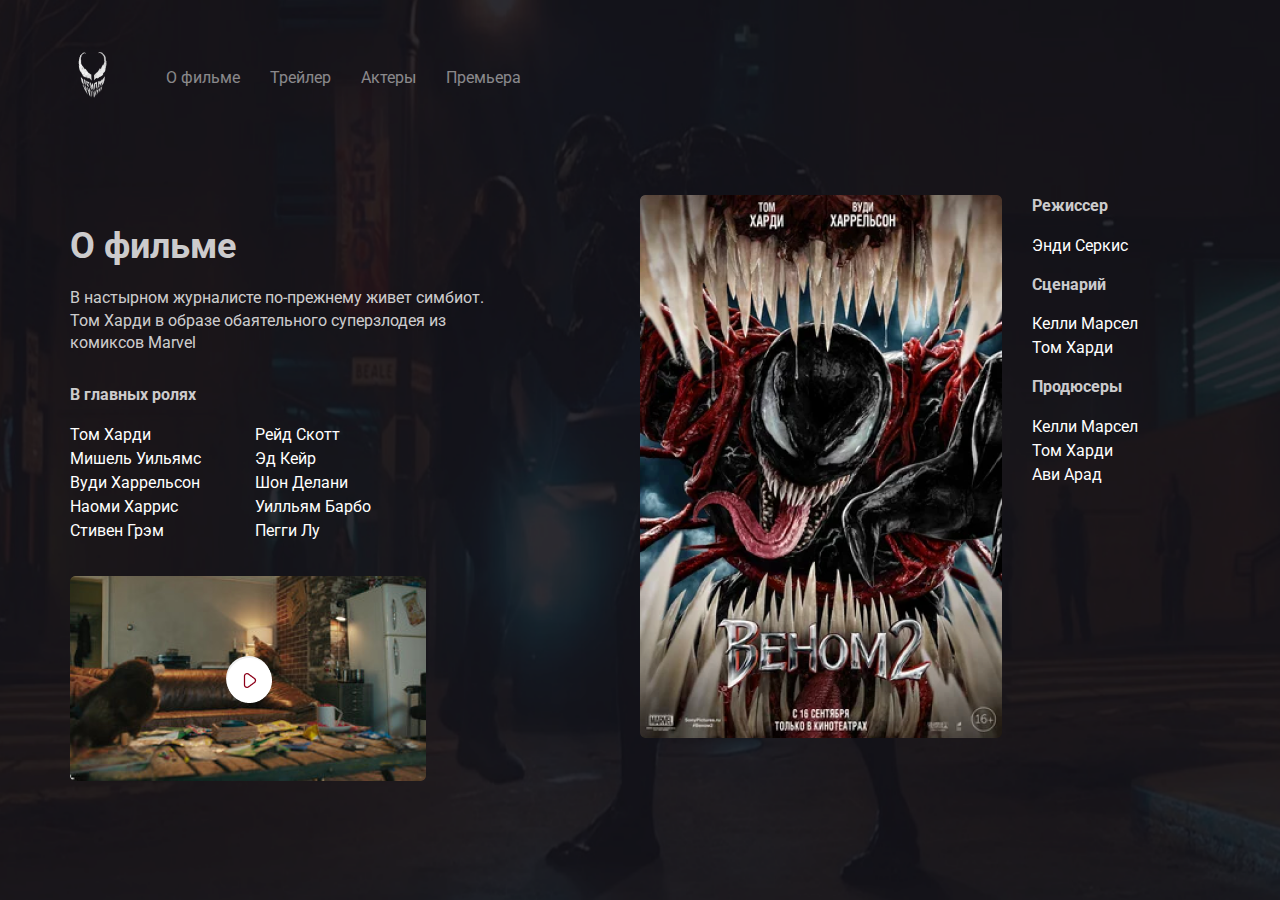
==== about.html @ 650e7812 "Add page "about"" ====
<!DOCTYPE html>
<html lang="en">
<head>
    <meta charset="UTF-8">
    <meta http-equiv="X-UA-Compatible" content="IE=edge">
    <meta name="viewport" content="width=device-width, initial-scale=1.0">
    <link rel="preconnect" href="https://fonts.googleapis.com">
    <link rel="preconnect" href="https://fonts.gstatic.com" crossorigin>
    <link href="https://fonts.googleapis.com/css2?family=Roboto:wght@400;700&display=swap" rel="stylesheet">
    <link rel="stylesheet" href="css/normalize.css">
    <link rel="stylesheet" href="css/style.css">
    <title>Venom 2 | О фильме</title>
</head>
<body class="primary-bg">
    <div class="container">
        <header class="header">
            <a href="/" class="logo-link">
                <img width="46" height="71" src="img/logo.png" alt="logo: venom" class="logo-image">
            </a>
            <nav class="nav">
                <ul class="nav-menu">
                    <li class="nav-menu-item">
                        <a href="about.html" class="nav-menu-link">О фильме</a>
                    </li>
                    <li class="nav-menu-item">
                     <a href="trailer.html" class="nav-menu-link">Трейлер</a>
                 </li>
                 <li class="nav-menu-item">
                     <a href="actors.html" class="nav-menu-link">Актеры</a>
                 </li>
                 <li class="nav-menu-item">
                     <a href="premier.html" class="nav-menu-link">Премьера</a>
                 </li>
                </ul>
            </nav>
        </header>
        <div class="content">
            <div class="col">
                <h2 class="content-title">О фильме</h2>
                <p class="content-text">В настырном журналисте по-прежнему живет симбиот. Том Харди в образе обаятельного суперзлодея из комиксов Marvel</p>
                <h3 class="content-subtitle">В главных ролях</h3>
                <ul class="list column-2">
                    <li class="list-item">Том Харди</li>
                    <li class="list-item">Мишель Уильямс</li>
                    <li class="list-item">Вуди Харрельсон</li>
                    <li class="list-item">Наоми Харрис</li>
                    <li class="list-item">Стивен Грэм</li>
                    <li class="list-item">Рейд Скотт</li>
                    <li class="list-item">Эд Кейр</li>
                    <li class="list-item">Шон Делани</li>
                    <li class="list-item">Уилльям Барбо</li>
                    <li class="list-item">Пегги Лу</li>
                </ul>
                <div class="trailer">
                    <button class="play">
                        <img src="img/player.png" alt="icon: play" class="play-icon">
                    </button>
                </div>
            </div>
            <div class="col">
                <div class="poster-wrapper">
                       <img src="img/poster.png" alt="photo: poster venom 2" class="poster">
                        <div class="creators">
                            <h3 class="content-subtitle">Режиссер</h3>
                            <ul class="list">
                                <li class="list-item">Энди Серкис</li>
                            </ul>
                            <h3 class="content-subtitle">Сценарий</h3>
                            <ul class="list">
                                <li class="list-item">Келли Марсел</li>
                                <li class="list-item">Том Харди</li>
                            </ul>
                            <h3 class="content-subtitle">Продюсеры</h3>
                            <ul class="list">
                                <li class="list-item">Келли Марсел</li>
                                <li class="list-item">Том Харди</li>
                                <li class="list-item">Ави Арад</li>
                            </ul>
                        </div>
                </div>
             
            </div>
        </div>
        
    </div>
  
</body>
</html>
---- css/style.css ----
body {
 
    color: #fff;
    font-family: 'Roboto', sans-serif;
}
.container {
    max-width: 1140px;
    margin: auto;
}
.header {
    display: flex;
    align-items: center;
    padding-top: 40px;
    margin-bottom: 80px;
   
}
.logo-link {
    display: inline-block;
    margin-right: 50px;
}

.nav-menu {
    margin: 0;
    padding: 0;
    list-style: none;
    display: flex;
}

.nav-menu-item {
    margin-right: 30px;
}

.nav-menu-link {
    text-decoration: none;
    color: rgba(255, 255, 255, 0.5);
}

.film-date {
    display:block;
    font-size: 24px;
    line-height: 28px;
    margin-bottom: 38px;
    color: rgba(255, 255, 255, 0.8);
}

.film-description {
    margin-top: 40px;
    max-width: 423px;
    font-size: 16px;
    line-height: 24px;
    color: rgba(255, 255, 255, 0.8);
}

.button {
    padding: 15px 30px;
    border-radius: 5px;
    text-decoration: none;
    cursor: pointer;
}

.button-icon, 
.button-text {
    display: inline-block;
    vertical-align: middle;
}

.button-text {
    font-size: 14px;
    line-height: 16px;
    margin-left: 10px;
}

.button-primary {
    color: #8D0019;
    background-color: #fff;
}

.button-link {
    color: #fff;
}

.button-group {
    margin-top: 70px;
}

.venom {
    height: 100vh;
    position:absolute;
    top: 0;
    right: 0;
}

.blood {
    height:100vh;
    background: url("../img/blood.png") no-repeat top right, #14131a url("../img/background.png") no-repeat center center /100% 100%;
}

.primary-bg {
    height:100vh;
    background: #14131a url("../img/background.png") no-repeat center center /100% 100%;
}
.content {
    display: flex;
}

.col {
    flex-basis: 50%;
}
.content-title {
    font-weight: bold;
    font-size: 36px;
    line-height: 42px;
    color: rgba(255, 255, 255, 0.8);
    margin-bottom: 20px;
}

.content-subtitle {
    font-size: 16px;
    line-height: 140%;
    color: rgba(255, 255, 255, 0.8);
    margin-bottom: 15px;
    margin-top: 0;
}

.content-text {
    font-size: 16px;
    line-height: 140%;
    color: rgba(255, 255, 255, 0.8);
    max-width: 423px;
    margin-bottom: 30px;
}

.content .list {
    list-style-type: none;
    padding: 0;
}
.list-item {
    line-height: 1.5;
}
.column-2 {
    -webkit-column-count: 2;
    -moz-column-count: 2;
    column-count: 2;
    -webkit-column-gap: 20px;
    -moz-column-gap: 20px;
    column-gap: 20px;
    max-width: 350px;
}
.content .trailer {
    width: 356px;
    height: 205px;
    background: url("/img/playerbg.png") no-repeat center / contain;
    border-radius: 5px;
    display: flex;
    align-items: center;
    justify-content: center;
    margin-top: 33px;
}

.trailer .play {
    width: 45px;
    height: 45px;
    border-radius: 50%;
    border: none;
    cursor: pointer;
}

.trailer .play-icon {
    transform: translate(-5px, 1px);
}

.poster-wrapper {
    display: flex;
    align-items: start;
}

.poster {
    width: 362px;
    border-radius: 5px;
    margin-right: 30px;
}

.poster-wrapper .content-subtitle {
    margin-bottom: 5px;
}

.poster-wrapper .content-text {
    margin-bottom: 20px;
}
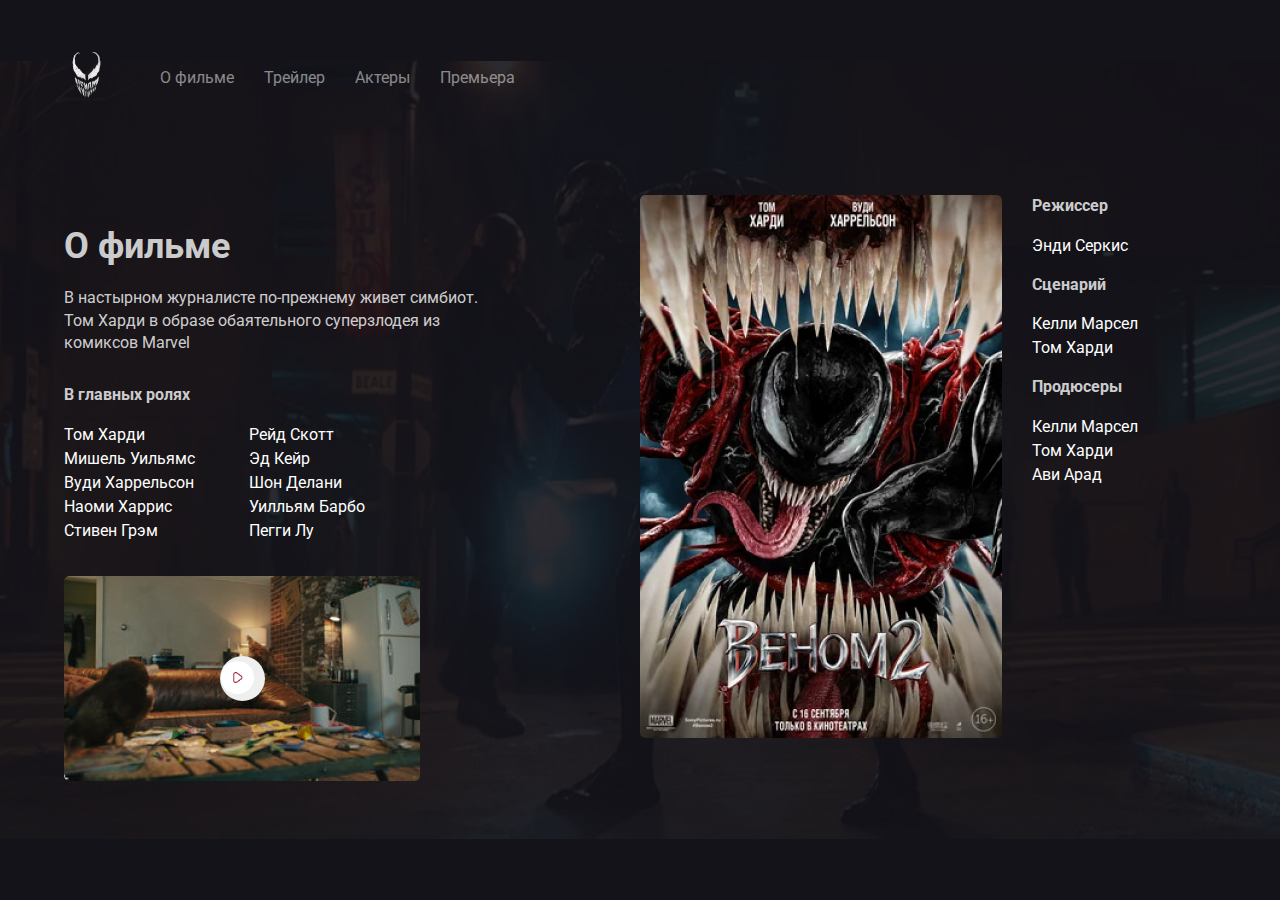
==== commit 4644bd77: "Add mobile version" ====
--- a/about.html
+++ b/about.html
@@ -18,6 +18,13 @@
                 <img width="46" height="71" src="img/logo.png" alt="logo: venom" class="logo-image">
             </a>
             <nav class="nav">
+                <button class="menu-button">
+                    <span class="menu-button-text">меню</span>
+                    <img src="img/menu.png" alt="icon: burger menu" class="menu-button-icon">
+                </button>
+                <button class="menu-close">
+                    <span class="menu-close-text">закрыть &#8594; </span>
+                </button>
                 <ul class="nav-menu">
                     <li class="nav-menu-item">
                         <a href="about.html" class="nav-menu-link">О фильме</a>
@@ -83,6 +90,6 @@
         </div>
         
     </div>
-  
+    <script src="./js/main.js"></script>
 </body>
 </html>--- a/css/style.css
+++ b/css/style.css
@@ -3,10 +3,25 @@
     color: #fff;
     font-family: 'Roboto', sans-serif;
 }
+
+img {
+    max-width: 100%;
+}
+
 .container {
-    max-width: 1140px;
+    /* max-width: 1140px; */
+    width: 90%;
     margin: auto;
 }
+.venom {
+    
+    position:absolute;
+    top: 0;
+    right: 0;
+    max-width: 728px;
+    width: 50%;
+}
+
 .header {
     display: flex;
     align-items: center;
@@ -39,16 +54,20 @@
     display:block;
     font-size: 24px;
     line-height: 28px;
-    margin-bottom: 38px;
+    margin-bottom: 2%;
     color: rgba(255, 255, 255, 0.8);
 }
 
 .film-description {
-    margin-top: 40px;
+    margin-top: 3%;
     max-width: 423px;
     font-size: 16px;
     line-height: 24px;
     color: rgba(255, 255, 255, 0.8);
+}
+
+.film-logo {
+    width: 70%;
 }
 
 .button {
@@ -80,24 +99,19 @@
 }
 
 .button-group {
-    margin-top: 70px;
-}
-
-.venom {
-    height: 100vh;
-    position:absolute;
-    top: 0;
-    right: 0;
-}
+    margin-top: 5%;
+}
+
 
 .blood {
     height:100vh;
-    background: url("../img/blood.png") no-repeat top right, #14131a url("../img/background.png") no-repeat center center /100% 100%;
+    background: url("../img/blood.png") no-repeat top right / 70%,
+     #14131a url("../img/background.png") no-repeat center center /100%;
 }
 
 .primary-bg {
     height:100vh;
-    background: #14131a url("../img/background.png") no-repeat center center /100% 100%;
+    background: #14131a url("../img/background.png") no-repeat center center /100%;
 }
 .content {
     display: flex;
@@ -186,4 +200,154 @@
 
 .poster-wrapper .content-text {
     margin-bottom: 20px;
+}
+
+.menu-button {
+    display: none;
+}
+.menu-close {
+    display: none;
+}
+
+@media (max-width: 1024px) {
+
+    .content {
+        flex-direction: column;
+        padding-bottom: 5%;
+    }
+    
+    .col {
+        margin-bottom: 5%;
+    }
+    .header {
+        margin-bottom: 4%;
+
+    }
+
+    .film {
+        margin-top: 20%;
+    }
+}
+
+@media (max-width: 768px) {
+    .blood {
+        background: #14131a;
+    }
+    .venom {
+        top: 10%;
+    }
+}
+
+@media (max-width: 576px) {
+
+    .venom {
+        top: 20%;
+        width: 30%;
+    }
+  
+    .nav-menu {
+        position: fixed;
+        left: 0;
+        top: 0;
+        z-index: 9;
+        width: 100%;
+        height: 100%;
+        background-color: #fff;
+        display: flex;
+        justify-content: center;
+        align-items: center;
+        flex-direction: column;
+        transform: translateX(100%);
+        transition: transform 0.2s;
+    }
+
+    .nav-menu-item {
+        margin-bottom: 2%;
+        margin-top: 2%;
+        margin-right: 0;
+    }
+
+    .menu-close {
+        position: fixed;
+        right: 25px;
+        top: 65px;
+        opacity: 0;
+        display: flex;
+        align-items: center;
+        z-index: 10;
+        border: none;
+        background-color: #fff;
+        cursor: pointer;
+        transform: translateX(300%);
+        transition: transform 0.2s;
+        transition-delay: 0.4s;
+    }
+
+    .is-active {
+        transform: translateX(0%);
+        opacity: 1;
+    }
+
+    .menu-close-text {
+        margin-right: 10px;
+    }
+
+    .nav-menu-link {
+        color:#14131a;
+        
+    }
+    .nav {
+        margin-left: auto;
+    }
+    .menu-button {
+        display: flex;
+        align-items: center;
+        justify-content: center;
+        padding: 10px;
+        border: none;
+        background-color: #14131a;
+        cursor: pointer;
+        color:#fff;
+    }
+
+    .menu-button-text {
+        margin-right: 10px;
+    }
+
+    .menu-button-icon {
+        width: 30px;
+    }
+
+    .button-group {
+        display: flex;
+        align-items: center;
+        justify-content: center;
+        flex-direction: column;
+    }
+
+    .film-text {
+        text-align: center;
+    }
+
+    .poster-wrapper {
+        flex-direction: column;
+    }
+
+    .poster {
+        margin-bottom: 4%;
+    }
+    .content .trailer {
+        max-width: 350px;
+        width: 100%;
+    }
+
+    .poster {
+        margin-right: 0;
+        width: 100%;
+        max-width: 350px;
+    }
+
+    .column-2 {
+        column-count: 1;
+    }
 }